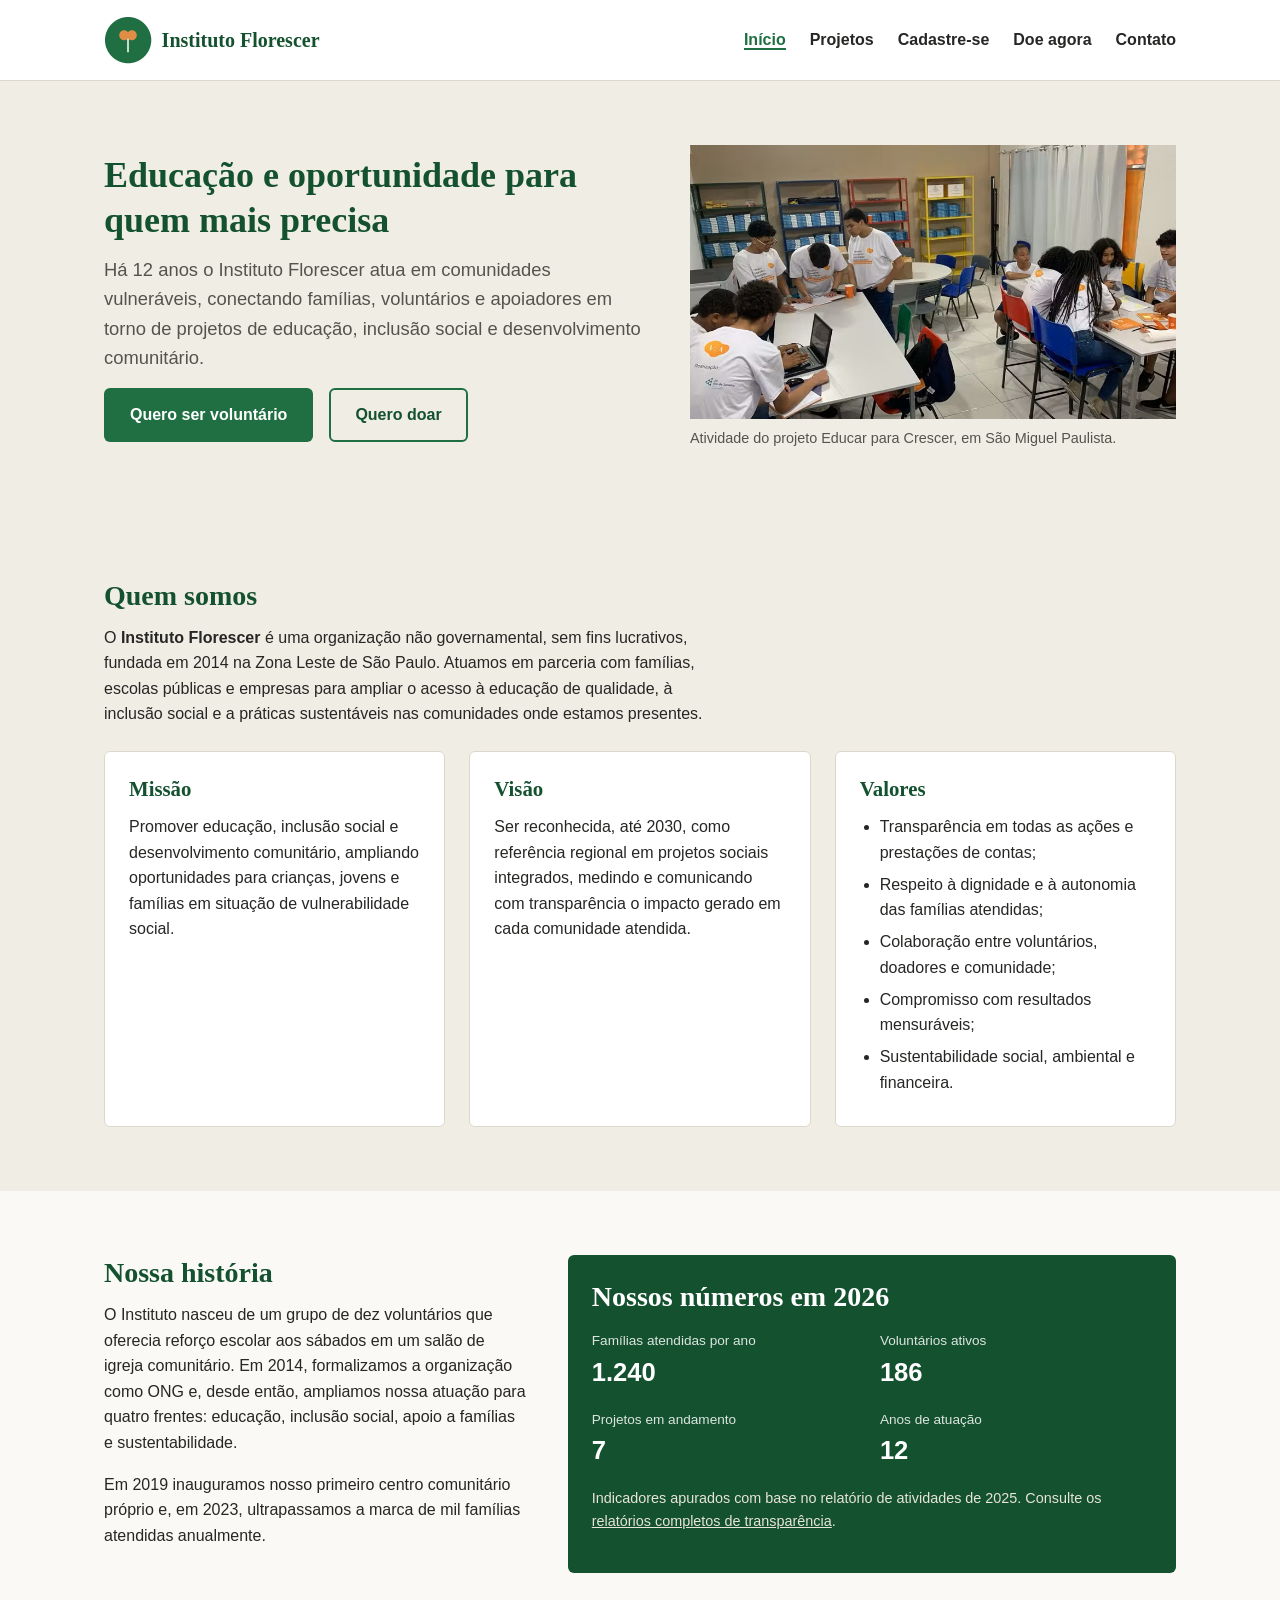
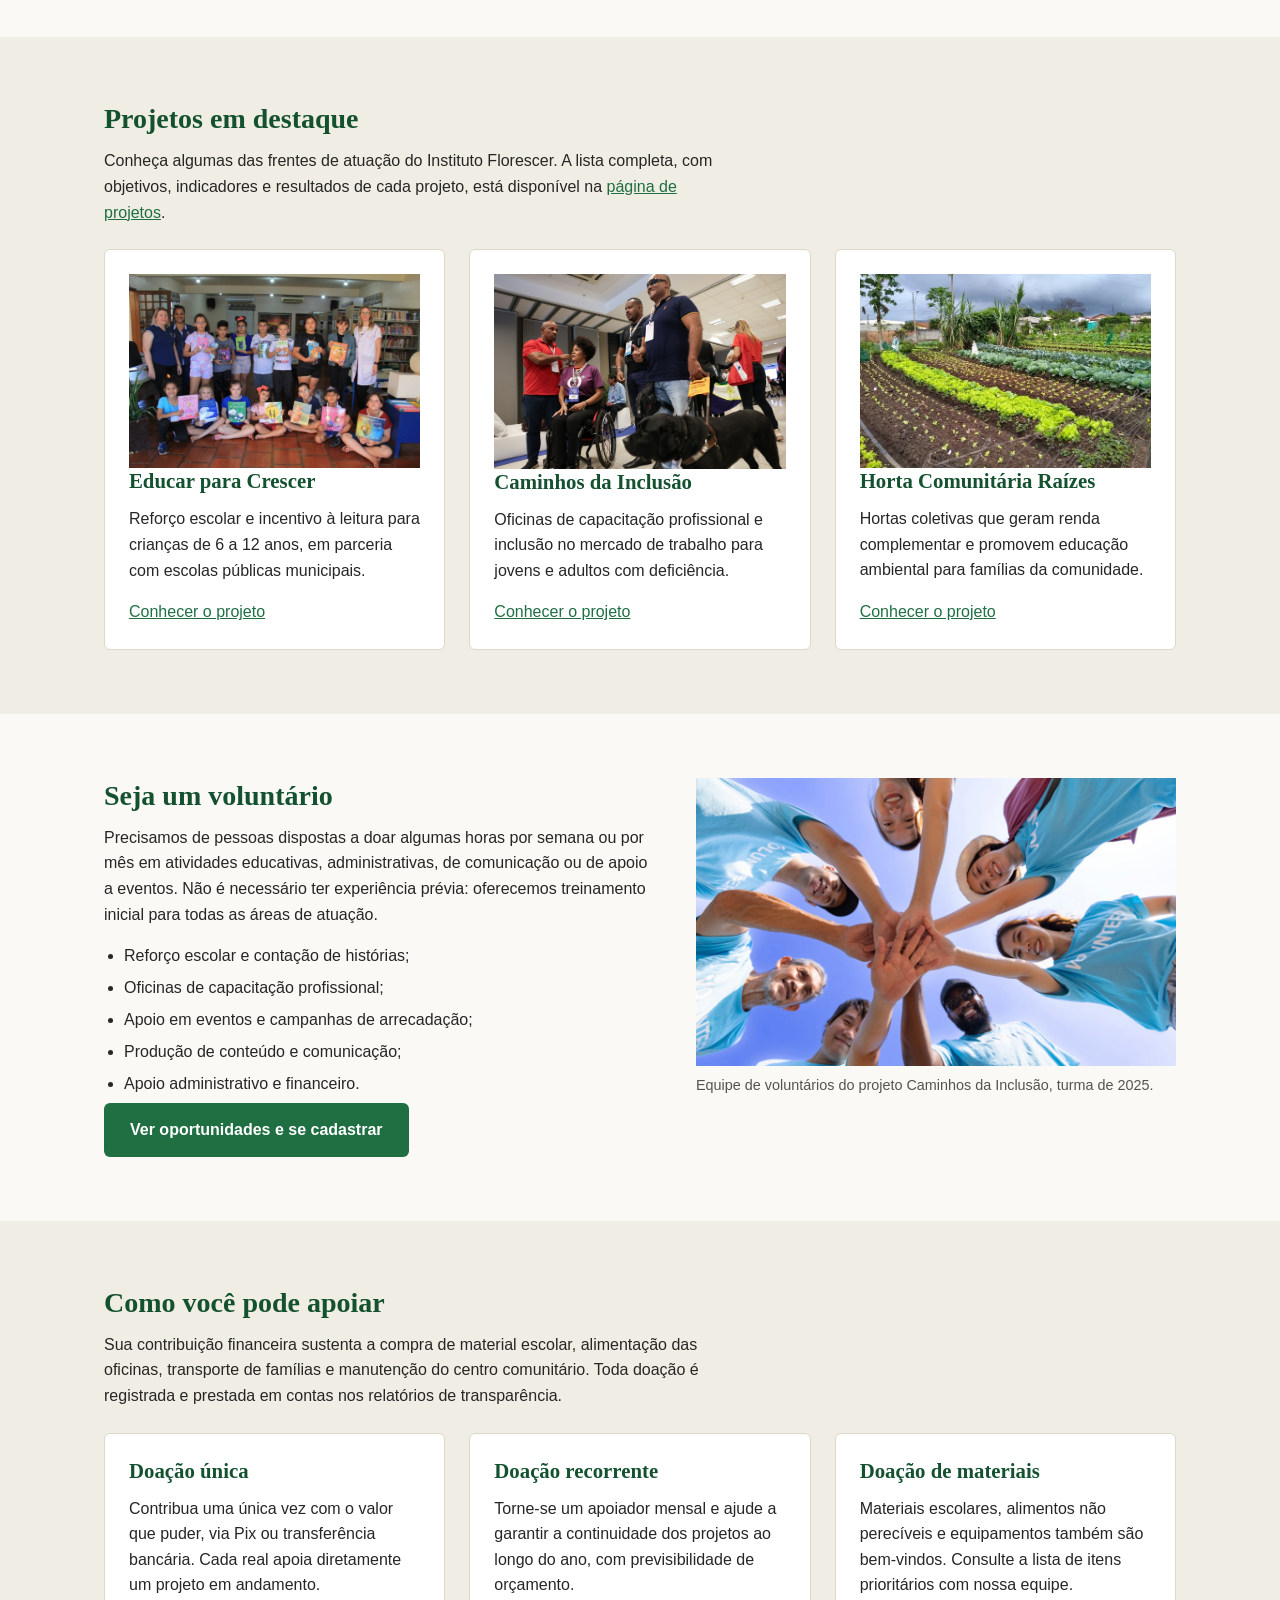
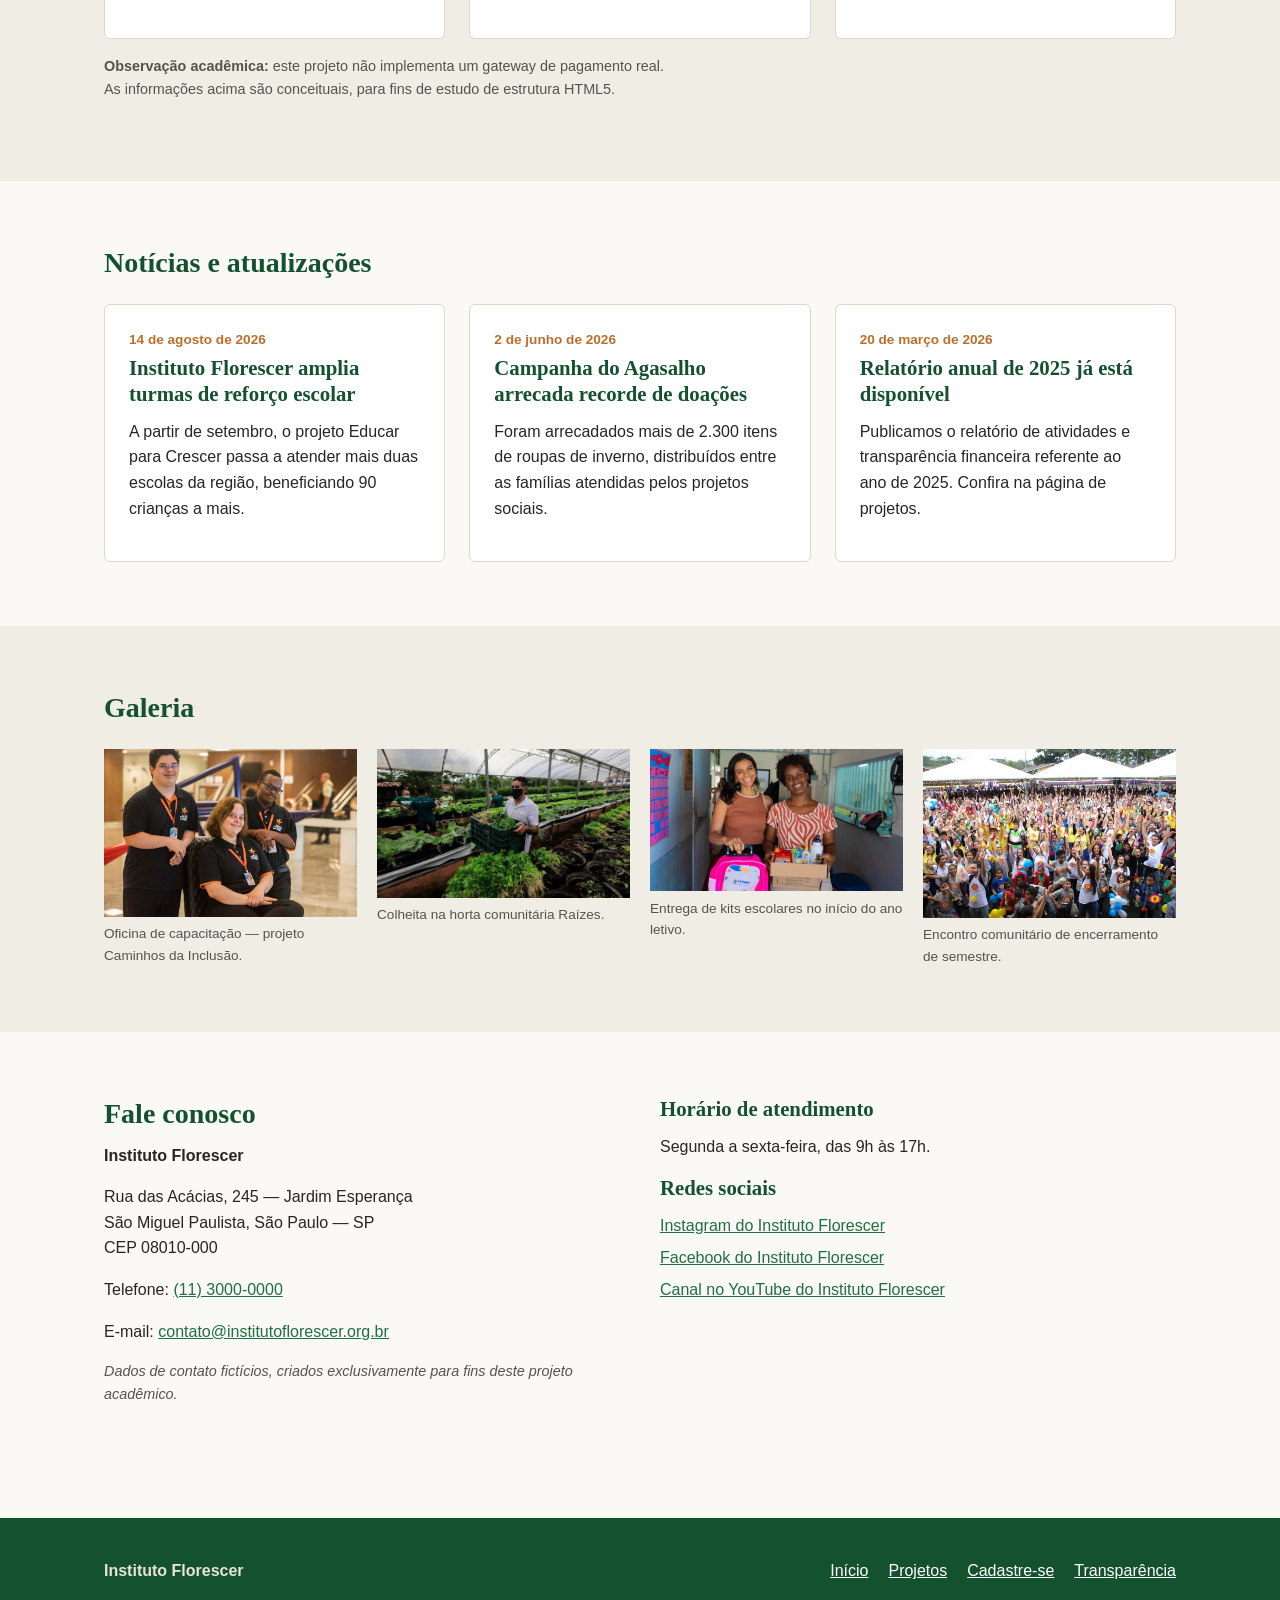
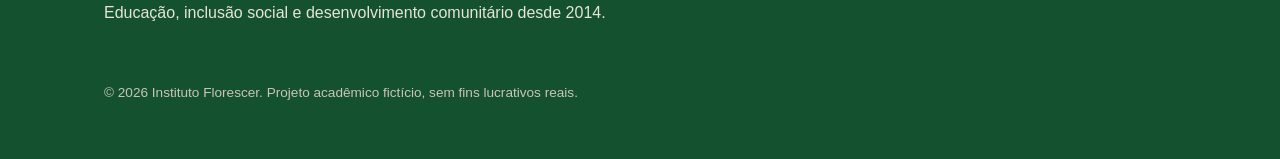
==== index.html @ 0c50cfdb "Adiciona projeto da ONG" ====
<!-- Bruna Oliveira Santana -->

<!DOCTYPE html>
<html lang="pt-BR">
<head>
    <meta charset="UTF-8">
    <meta name="viewport" content="width=device-width, initial-scale=1.0">
    <title>Instituto Florescer | Educação, inclusão e transformação social</title>
    <meta name="description" content="Conheça o Instituto Florescer: nossa missão, projetos sociais, formas de voluntariado e de doação. Juntos por mais educação, inclusão e sustentabilidade.">
    <meta name="author" content="Instituto Florescer">
    <link rel="stylesheet" href="assets/css/style.css">
</head>
<body>

    <a href="#conteudo-principal" class="pular-para-conteudo">Pular para o conteúdo principal</a>

    <!-- cabeçalho -->
    <header class="cabecalho-site">
        <div class="container cabecalho-site__interno">
            <a href="index.html" class="logotipo" aria-label="Instituto Florescer - página inicial">
                <img src="assets/images/logo/logo-instituto-florescer.png"
                     alt="Logotipo do Instituto Florescer: um broto de planta dentro de um círculo verde"
                     width="48" height="48">
                <span class="logotipo__texto">Instituto Florescer</span>
            </a>

            <nav class="navegacao-principal" aria-label="Navegação principal">
                <ul class="navegacao-principal__lista">
                    <li><a href="index.html" aria-current="page">Início</a></li>
                    <li><a href="projetos.html">Projetos</a></li>
                    <li><a href="cadastro.html">Cadastre-se</a></li>
                    <li><a href="#secao-doacoes">Doe agora</a></li>
                    <li><a href="#secao-contato">Contato</a></li>
                </ul>
            </nav>
        </div>
    </header>

    <main id="conteudo-principal">

        <!-- apresentação -->
        <section class="secao-hero" aria-labelledby="titulo-hero">
            <div class="container secao-hero__interno">
                <div class="secao-hero__texto">
                    <h1 id="titulo-hero">Educação e oportunidade para quem mais precisa</h1>
                    <p class="secao-hero__destaque">
                        Há 12 anos o Instituto Florescer atua em comunidades vulneráveis,
                        conectando famílias, voluntários e apoiadores em torno de projetos
                        de educação, inclusão social e desenvolvimento comunitário.
                    </p>
                    <div class="secao-hero__acoes">
                        <a href="cadastro.html" class="botao botao--primario">Quero ser voluntário</a>
                        <a href="#secao-doacoes" class="botao botao--secundario">Quero doar</a>
                    </div>
                </div>
                <figure class="secao-hero__imagem">
                    <img src="assets/images/galeria/crianca-atividade-educativa.jpg"
                         alt="Criança sorrindo enquanto participa de atividade educativa em sala de aula comunitária"
                         width="560" height="420" loading="eager">
                    <figcaption>Atividade do projeto Educar para Crescer, em São Miguel Paulista.</figcaption>
                </figure>
            </div>
        </section>

        <!-- missão e valores-->
        <section class="secao secao--institucional" id="secao-sobre" aria-labelledby="titulo-sobre">
            <div class="container">
                <h2 id="titulo-sobre">Quem somos</h2>
                <p>
                    O <strong>Instituto Florescer</strong> é uma organização não governamental,
                    sem fins lucrativos, fundada em 2014 na Zona Leste de São Paulo. Atuamos em
                    parceria com famílias, escolas públicas e empresas para ampliar o acesso à
                    educação de qualidade, à inclusão social e a práticas sustentáveis nas
                    comunidades onde estamos presentes.
                </p>

                <div class="grade-cartoes grade-cartoes--tres-colunas">
                    <article class="cartao">
                        <h3>Missão</h3>
                        <p>Promover educação, inclusão social e desenvolvimento comunitário,
                        ampliando oportunidades para crianças, jovens e famílias em
                        situação de vulnerabilidade social.</p>
                    </article>

                    <article class="cartao">
                        <h3>Visão</h3>
                        <p>Ser reconhecida, até 2030, como referência regional em projetos
                        sociais integrados, medindo e comunicando com transparência o
                        impacto gerado em cada comunidade atendida.</p>
                    </article>

                    <article class="cartao">
                        <h3>Valores</h3>
                        <ul class="lista-valores">
                            <li>Transparência em todas as ações e prestações de contas;</li>
                            <li>Respeito à dignidade e à autonomia das famílias atendidas;</li>
                            <li>Colaboração entre voluntários, doadores e comunidade;</li>
                            <li>Compromisso com resultados mensuráveis;</li>
                            <li>Sustentabilidade social, ambiental e financeira.</li>
                        </ul>
                    </article>
                </div>
            </div>
        </section>

        <!-- histórias e conquistas -->
        <section class="secao" id="secao-historia" aria-labelledby="titulo-historia">
            <div class="container secao-historia__interno">
                <div>
                    <h2 id="titulo-historia">Nossa história</h2>
                    <p>
                        O Instituto nasceu de um grupo de dez voluntários que oferecia reforço
                        escolar aos sábados em um salão de igreja comunitário. Em <time datetime="2014">2014</time>,
                        formalizamos a organização como ONG e, desde então, ampliamos nossa atuação
                        para quatro frentes: educação, inclusão social, apoio a famílias e
                        sustentabilidade.
                    </p>
                    <p>
                        Em <time datetime="2019">2019</time> inauguramos nosso primeiro centro
                        comunitário próprio e, em <time datetime="2023">2023</time>, ultrapassamos
                        a marca de mil famílias atendidas anualmente.
                    </p>
                </div>

                <aside class="cartao cartao--indicadores" aria-labelledby="titulo-indicadores">
                    <h2 id="titulo-indicadores">Nossos números em 2026</h2>
                    <dl class="lista-indicadores">
                        <div>
                            <dt>Famílias atendidas por ano</dt>
                            <dd>1.240</dd>
                        </div>
                        <div>
                            <dt>Voluntários ativos</dt>
                            <dd>186</dd>
                        </div>
                        <div>
                            <dt>Projetos em andamento</dt>
                            <dd>7</dd>
                        </div>
                        <div>
                            <dt>Anos de atuação</dt>
                            <dd>12</dd>
                        </div>
                    </dl>
                    <p class="cartao__nota">
                        Indicadores apurados com base no relatório de atividades de 2025.
                        Consulte os <a href="projetos.html#secao-transparencia">relatórios completos de transparência</a>.
                    </p>
                </aside>
            </div>
        </section>

        <!-- destaques dos projetos -->
        <section class="secao secao--destacada" id="secao-projetos-destaque" aria-labelledby="titulo-projetos-destaque">
            <div class="container">
                <h2 id="titulo-projetos-destaque">Projetos em destaque</h2>
                <p>Conheça algumas das frentes de atuação do Instituto Florescer. A lista completa,
                com objetivos, indicadores e resultados de cada projeto, está disponível na
                <a href="projetos.html">página de projetos</a>.</p>

                <div class="grade-cartoes grade-cartoes--tres-colunas">
                    <article class="cartao cartao--projeto">
                        <figure>
                            <img src="assets/images/projetos/projeto-educacao.jpg"
                                 alt="Voluntária auxiliando um grupo de crianças em atividade de leitura"
                                 width="360" height="240" loading="lazy">
                        </figure>
                        <h3>Educar para Crescer</h3>
                        <p>Reforço escolar e incentivo à leitura para crianças de 6 a 12 anos,
                        em parceria com escolas públicas municipais.</p>
                        <a href="projetos.html#projeto-educar-para-crescer">Conhecer o projeto</a>
                    </article>

                    <article class="cartao cartao--projeto">
                        <figure>
                            <img src="assets/images/projetos/projeto-inclusao.jpg"
                                 alt="Jovens com deficiência participando de oficina de inclusão profissional"
                                 width="360" height="240" loading="lazy">
                        </figure>
                        <h3>Caminhos da Inclusão</h3>
                        <p>Oficinas de capacitação profissional e inclusão no mercado de trabalho
                        para jovens e adultos com deficiência.</p>
                        <a href="projetos.html#projeto-caminhos-da-inclusao">Conhecer o projeto</a>
                    </article>

                    <article class="cartao cartao--projeto">
                        <figure>
                            <img src="assets/images/projetos/projeto-sustentabilidade.jpg"
                                 alt="Voluntários cuidando de horta comunitária"
                                 width="360" height="240" loading="lazy">
                        </figure>
                        <h3>Horta Comunitária Raízes</h3>
                        <p>Hortas coletivas que geram renda complementar e promovem educação
                        ambiental para famílias da comunidade.</p>
                        <a href="projetos.html#projeto-horta-comunitaria-raizes">Conhecer o projeto</a>
                    </article>
                </div>
            </div>
        </section>

        <!-- voluntariado -->
        <section class="secao" id="secao-voluntariado" aria-labelledby="titulo-voluntariado">
            <div class="container secao-voluntariado__interno">
                <div>
                    <h2 id="titulo-voluntariado">Seja um voluntário</h2>
                    <p>
                        Precisamos de pessoas dispostas a doar algumas horas por semana ou por mês
                        em atividades educativas, administrativas, de comunicação ou de apoio a
                        eventos. Não é necessário ter experiência prévia: oferecemos treinamento
                        inicial para todas as áreas de atuação.
                    </p>
                    <ul class="lista-simples">
                        <li>Reforço escolar e contação de histórias;</li>
                        <li>Oficinas de capacitação profissional;</li>
                        <li>Apoio em eventos e campanhas de arrecadação;</li>
                        <li>Produção de conteúdo e comunicação;</li>
                        <li>Apoio administrativo e financeiro.</li>
                    </ul>
                    <a href="cadastro.html" class="botao botao--primario">Ver oportunidades e se cadastrar</a>
                </div>
                <figure class="secao-voluntariado__imagem">
                    <img src="assets/images/equipe/voluntarios-em-atividade.jpg"
                         alt="Grupo de voluntários reunidos antes de uma atividade comunitária"
                         width="480" height="360" loading="lazy">
                    <figcaption>Equipe de voluntários do projeto Caminhos da Inclusão, turma de 2025.</figcaption>
                </figure>
            </div>
        </section>

        <!-- doações -->
        <section class="secao secao--destacada" id="secao-doacoes" aria-labelledby="titulo-doacoes">
            <div class="container">
                <h2 id="titulo-doacoes">Como você pode apoiar</h2>
                <p>
                    Sua contribuição financeira sustenta a compra de material escolar, alimentação
                    das oficinas, transporte de famílias e manutenção do centro comunitário. Toda
                    doação é registrada e prestada em contas nos relatórios de transparência.
                </p>

                <div class="grade-cartoes grade-cartoes--tres-colunas">
                    <article class="cartao">
                        <h3>Doação única</h3>
                        <p>Contribua uma única vez com o valor que puder, via Pix ou transferência
                        bancária. Cada real apoia diretamente um projeto em andamento.</p>
                    </article>
                    <article class="cartao">
                        <h3>Doação recorrente</h3>
                        <p>Torne-se um apoiador mensal e ajude a garantir a continuidade dos
                        projetos ao longo do ano, com previsibilidade de orçamento.</p>
                    </article>
                    <article class="cartao">
                        <h3>Doação de materiais</h3>
                        <p>Materiais escolares, alimentos não perecíveis e equipamentos também são
                        bem-vindos. Consulte a lista de itens prioritários com nossa equipe.</p>
                    </article>
                </div>

                <p class="cartao__nota">
                    <strong>Observação acadêmica:</strong> este projeto não implementa um gateway de
                    pagamento real. As informações acima são conceituais, para fins de estudo de
                    estrutura HTML5.
                </p>
            </div>
        </section>

        <!-- notícias -->
        <section class="secao" id="secao-noticias" aria-labelledby="titulo-noticias">
            <div class="container">
                <h2 id="titulo-noticias">Notícias e atualizações</h2>

                <div class="grade-cartoes grade-cartoes--tres-colunas">
                    <article class="cartao">
                        <p class="cartao__data"><time datetime="2026-08-14">14 de agosto de 2026</time></p>
                        <h3>Instituto Florescer amplia turmas de reforço escolar</h3>
                        <p>A partir de setembro, o projeto Educar para Crescer passa a atender mais
                        duas escolas da região, beneficiando 90 crianças a mais.</p>
                    </article>

                    <article class="cartao">
                        <p class="cartao__data"><time datetime="2026-06-02">2 de junho de 2026</time></p>
                        <h3>Campanha do Agasalho arrecada recorde de doações</h3>
                        <p>Foram arrecadados mais de 2.300 itens de roupas de inverno, distribuídos
                        entre as famílias atendidas pelos projetos sociais.</p>
                    </article>

                    <article class="cartao">
                        <p class="cartao__data"><time datetime="2026-03-20">20 de março de 2026</time></p>
                        <h3>Relatório anual de 2025 já está disponível</h3>
                        <p>Publicamos o relatório de atividades e transparência financeira referente
                        ao ano de 2025. Confira na página de projetos.</p>
                    </article>
                </div>
            </div>
        </section>

        <!-- ===================== GALERIA ===================== -->
        <section class="secao secao--destacada" id="secao-galeria" aria-labelledby="titulo-galeria">
            <div class="container">
                <h2 id="titulo-galeria">Galeria</h2>
                <div class="grade-galeria">
                    <figure>
                        <img src="assets/images/galeria/oficina-capacitacao.jpg"
                             alt="Participantes durante oficina de capacitação profissional"
                             width="280" height="200" loading="lazy">
                        <figcaption>Oficina de capacitação — projeto Caminhos da Inclusão.</figcaption>
                    </figure>
                    <figure>
                        <img src="assets/images/galeria/horta-comunitaria.jpg"
                             alt="Voluntários colhendo verduras em horta comunitária"
                             width="280" height="200" loading="lazy">
                        <figcaption>Colheita na horta comunitária Raízes.</figcaption>
                    </figure>
                    <figure>
                        <img src="assets/images/galeria/entrega-material-escolar.jpg"
                             alt="Entrega de kits de material escolar para famílias atendidas"
                             width="280" height="200" loading="lazy">
                        <figcaption>Entrega de kits escolares no início do ano letivo.</figcaption>
                    </figure>
                    <figure>
                        <img src="assets/images/galeria/evento-comunitario.jpg"
                             alt="Famílias reunidas em evento comunitário de confraternização"
                             width="280" height="200" loading="lazy">
                        <figcaption>Encontro comunitário de encerramento de semestre.</figcaption>
                    </figure>
                </div>
            </div>
        </section>

        <!-- informações de contato -->
        <section class="secao" id="secao-contato" aria-labelledby="titulo-contato">
            <div class="container secao-contato__interno">
                <div>
                    <h2 id="titulo-contato">Fale conosco</h2>
                    <address class="endereco-contato">
                        <p><strong>Instituto Florescer</strong></p>
                        <p>Rua das Acácias, 245 — Jardim Esperança<br>
                        São Miguel Paulista, São Paulo — SP<br>
                        CEP 08010-000</p>
                        <p>Telefone: <a href="tel:+551130000000">(11) 3000-0000</a></p>
                        <p>E-mail: <a href="mailto:contato@institutoflorescer.org.br">contato@institutoflorescer.org.br</a></p>
                    </address>
                    <p class="cartao__nota">
                        <em>Dados de contato fictícios, criados exclusivamente para fins deste
                        projeto acadêmico.</em>
                    </p>
                </div>
                <div>
                    <h3>Horário de atendimento</h3>
                    <p>Segunda a sexta-feira, das 9h às 17h.</p>
                    <h3>Redes sociais</h3>
                    <ul class="lista-redes-sociais">
                        <li><a href="#">Instagram do Instituto Florescer</a></li>
                        <li><a href="#">Facebook do Instituto Florescer</a></li>
                        <li><a href="#">Canal no YouTube do Instituto Florescer</a></li>
                    </ul>
                </div>
            </div>
        </section>

    </main>

    <!-- rodapé-->
    <footer class="rodape-site">
        <div class="container rodape-site__interno">
            <div>
                <p><strong>Instituto Florescer</strong></p>
                <p>Educação, inclusão social e desenvolvimento comunitário desde 2014.</p>
            </div>
            <nav aria-label="Navegação do rodapé">
                <ul class="rodape-site__lista">
                    <li><a href="index.html">Início</a></li>
                    <li><a href="projetos.html">Projetos</a></li>
                    <li><a href="cadastro.html">Cadastre-se</a></li>
                    <li><a href="projetos.html#secao-transparencia">Transparência</a></li>
                </ul>
            </nav>
            <p class="rodape-site__copyright">
                &copy; <time datetime="2026">2026</time> Instituto Florescer. Projeto acadêmico
                fictício, sem fins lucrativos reais.
            </p>
        </div>
    </footer>

    <script src="assets/js/script.js"></script>
</body>
</html>
---- assets/css/style.css ----
/* ==========================================================================
   Instituto Florescer — FOLHA DE ESTILOS (style.css)
   --------------------------------------------------------------------------
   Este arquivo contém CSS3 básico e didático, escrito manualmente, sem
   frameworks (Bootstrap, Tailwind) e sem bibliotecas externas.

   Como o foco atual da disciplina é HTML5, este CSS é intencionalmente
   simples: define cores, tipografia, espaçamento e um layout responsivo
   básico com Flexbox e Grid, preparado para receber melhorias visuais mais
   avançadas nas próximas etapas do curso.

   Sumário:
   1. Variáveis (tokens de design)
   2. Reset básico
   3. Tipografia geral
   4. Utilitários (container, botões, acessibilidade)
   5. Cabeçalho e navegação
   6. Seções gerais
   7. Componentes (cartões, listas, indicadores)
   8. Formulário (cadastro.html)
   9. Rodapé
   10. Responsividade (media queries)
   ========================================================================== */


/* ---------- 1. VARIÁVEIS (TOKENS DE DESIGN) ---------- */
/* Paleta pensada para transmitir confiança (verde) e acolhimento (laranja). */
:root {
    --cor-primaria: #1F6F43;        /* verde principal: instituições, botões primários */
    --cor-primaria-escura: #14512F; /* verde escuro: hover e textos de destaque */
    --cor-secundaria: #E08E45;      /* laranja: calor humano, chamadas de ação secundárias */
    --cor-secundaria-escura: #B96F2E;

    --cor-fundo: #FAF9F6;           /* fundo geral, neutro e claro */
    --cor-fundo-destacado: #F0EDE4; /* fundo de seções alternadas */
    --cor-cartao: #FFFFFF;

    --cor-texto: #262624;
    --cor-texto-suave: #55534E;
    --cor-borda: #DDD8CB;

    --fonte-titulos: Georgia, 'Times New Roman', serif;
    --fonte-corpo: 'Segoe UI', Verdana, Arial, sans-serif;

    --raio-borda: 6px;
    --espaco-secao: 4rem;
}

/* ---------- 2. RESET BÁSICO ---------- */
/* Reset simples: remove margens padrão do navegador e unifica o box model. */
* {
    box-sizing: border-box;
}

body, h1, h2, h3, h4, p, ul, ol, dl, dd, figure {
    margin: 0;
}

img {
    max-width: 100%;
    height: auto;
    display: block;
}

/* ---------- 3. TIPOGRAFIA GERAL ---------- */
body {
    font-family: var(--fonte-corpo);
    color: var(--cor-texto);
    background-color: var(--cor-fundo);
    line-height: 1.6;
}

h1, h2, h3, h4 {
    font-family: var(--fonte-titulos);
    color: var(--cor-primaria-escura);
    line-height: 1.25;
    margin-bottom: 0.75rem;
}

h1 { font-size: 2.25rem; }
h2 { font-size: 1.75rem; margin-top: 0; }
h3 { font-size: 1.3rem; }
h4 { font-size: 1.05rem; color: var(--cor-texto); }

p {
    margin-bottom: 1rem;
    max-width: 70ch; /* mantém linhas de texto confortáveis para leitura */
}

a {
    color: var(--cor-primaria);
}

a:hover,
a:focus {
    color: var(--cor-primaria-escura);
}

/* Foco visível para navegação por teclado (acessibilidade) */
a:focus-visible,
button:focus-visible,
input:focus-visible,
select:focus-visible,
textarea:focus-visible {
    outline: 3px solid var(--cor-secundaria);
    outline-offset: 2px;
}

/* ---------- 4. UTILITÁRIOS ---------- */
.container {
    width: 100%;
    max-width: 1120px;
    margin: 0 auto;
    padding: 0 1.5rem;
}

.container--estreito {
    max-width: 760px;
}

/* Link "pular para o conteúdo": só aparece quando recebe foco do teclado */
.pular-para-conteudo {
    position: absolute;
    left: -999px;
    top: 0;
    background-color: var(--cor-primaria-escura);
    color: #fff;
    padding: 0.75rem 1.25rem;
    z-index: 100;
}

.pular-para-conteudo:focus {
    left: 1rem;
    top: 1rem;
}

/* Classe para esconder texto visualmente, mas mantê-lo para leitores de tela */
.apenas-leitor-de-tela {
    position: absolute;
    width: 1px;
    height: 1px;
    overflow: hidden;
    clip: rect(0, 0, 0, 0);
    white-space: nowrap;
}

.botao {
    display: inline-block;
    padding: 0.75rem 1.5rem;
    border-radius: var(--raio-borda);
    text-decoration: none;
    font-weight: bold;
    border: 2px solid transparent;
    cursor: pointer;
    font-size: 1rem;
}

.botao--primario {
    background-color: var(--cor-primaria);
    color: #fff;
}

.botao--primario:hover,
.botao--primario:focus {
    background-color: var(--cor-primaria-escura);
    color: #fff;
}

.botao--secundario {
    background-color: transparent;
    color: var(--cor-primaria-escura);
    border-color: var(--cor-primaria);
}

.botao--secundario:hover,
.botao--secundario:focus {
    background-color: var(--cor-fundo-destacado);
}

/* ---------- 5. CABEÇALHO E NAVEGAÇÃO ---------- */
.cabecalho-site {
    background-color: var(--cor-cartao);
    border-bottom: 1px solid var(--cor-borda);
    position: sticky;
    top: 0;
    z-index: 10;
}

.cabecalho-site__interno {
    display: flex;
    align-items: center;
    justify-content: space-between;
    flex-wrap: wrap;
    gap: 1rem;
    padding: 1rem 1.5rem;
}

.logotipo {
    display: flex;
    align-items: center;
    gap: 0.6rem;
    text-decoration: none;
    color: var(--cor-primaria-escura);
    font-weight: bold;
}

.logotipo__texto {
    font-family: var(--fonte-titulos);
    font-size: 1.25rem;
}

.navegacao-principal__lista {
    list-style: none;
    display: flex;
    flex-wrap: wrap;
    gap: 1.5rem;
    padding: 0;
}

.navegacao-principal__lista a {
    text-decoration: none;
    color: var(--cor-texto);
    font-weight: 600;
}

.navegacao-principal__lista a:hover,
.navegacao-principal__lista a[aria-current="page"] {
    color: var(--cor-primaria);
    border-bottom: 2px solid var(--cor-primaria);
}

/* ---------- 6. SEÇÕES GERAIS ---------- */
.secao {
    padding: var(--espaco-secao) 0;
}

.secao--destacada,
.secao--institucional {
    background-color: var(--cor-fundo-destacado);
}

.secao-hero {
    padding: var(--espaco-secao) 0;
    background-color: var(--cor-fundo-destacado);
}

.secao-hero--interna {
    text-align: left;
}

.secao-hero__interno {
    display: flex;
    align-items: center;
    gap: 2.5rem;
    flex-wrap: wrap;
}

.secao-hero__texto {
    flex: 1 1 380px;
}

.secao-hero__destaque {
    font-size: 1.15rem;
    color: var(--cor-texto-suave);
}

.secao-hero__acoes {
    display: flex;
    gap: 1rem;
    flex-wrap: wrap;
}

.secao-hero__imagem {
    flex: 1 1 320px;
}

.secao-hero__imagem figcaption,
.secao-voluntariado__imagem figcaption {
    font-size: 0.9rem;
    color: var(--cor-texto-suave);
    margin-top: 0.5rem;
}

.secao-historia__interno,
.secao-voluntariado__interno,
.secao-contato__interno {
    display: flex;
    gap: 2.5rem;
    flex-wrap: wrap;
    align-items: flex-start;
}

.secao-historia__interno > div,
.secao-voluntariado__interno > div,
.secao-contato__interno > div {
    flex: 1 1 320px;
}

/* ---------- 7. COMPONENTES (CARTÕES, LISTAS, INDICADORES) ---------- */
.grade-cartoes {
    display: grid;
    gap: 1.5rem;
    margin-top: 1.5rem;
}

.grade-cartoes--tres-colunas {
    grid-template-columns: repeat(auto-fit, minmax(260px, 1fr));
}

.cartao {
    background-color: var(--cor-cartao);
    border: 1px solid var(--cor-borda);
    border-radius: var(--raio-borda);
    padding: 1.5rem;
}

.cartao--indicadores {
    background-color: var(--cor-primaria-escura);
    color: #fff;
    border: none;
}

.cartao--indicadores h2 {
    color: #fff;
}

.cartao__nota {
    font-size: 0.9rem;
    color: var(--cor-texto-suave);
    margin-top: 1rem;
}

.cartao--indicadores .cartao__nota,
.cartao--indicadores .cartao__nota a {
    color: #E7E4D8;
}

.cartao__data {
    font-size: 0.85rem;
    color: var(--cor-secundaria-escura);
    font-weight: bold;
    margin-bottom: 0.25rem;
}

.lista-valores,
.lista-simples {
    padding-left: 1.25rem;
}

.lista-valores li,
.lista-simples li {
    margin-bottom: 0.4rem;
}

.lista-indicadores {
    display: grid;
    grid-template-columns: repeat(2, 1fr);
    gap: 1rem;
    margin-top: 1rem;
}

.lista-indicadores dt {
    font-size: 0.85rem;
    opacity: 0.85;
}

.lista-indicadores dd {
    font-size: 1.6rem;
    font-weight: bold;
    margin: 0;
}

.lista-indicadores--linha {
    grid-template-columns: repeat(auto-fit, minmax(160px, 1fr));
    color: var(--cor-primaria-escura);
}

.lista-indicadores--linha dt {
    color: var(--cor-texto-suave);
}

.grade-galeria {
    display: grid;
    grid-template-columns: repeat(auto-fit, minmax(220px, 1fr));
    gap: 1.25rem;
    margin-top: 1.5rem;
}

.grade-galeria figcaption {
    font-size: 0.85rem;
    color: var(--cor-texto-suave);
    margin-top: 0.4rem;
}

.endereco-contato {
    font-style: normal;
}

.lista-redes-sociais {
    list-style: none;
    padding: 0;
}

.lista-redes-sociais li {
    margin-bottom: 0.4rem;
}

/* Cartões de projeto (usados em projetos.html) */
.cartao-projeto {
    display: flex;
    gap: 2rem;
    flex-wrap: wrap;
    background-color: var(--cor-cartao);
    border: 1px solid var(--cor-borda);
    border-radius: var(--raio-borda);
    padding: 1.75rem;
    margin-bottom: 2rem;
}

.cartao-projeto__imagem {
    flex: 1 1 280px;
}

.cartao-projeto__conteudo {
    flex: 2 1 380px;
}

.cartao-projeto__categoria {
    text-transform: none;
    font-size: 0.85rem;
    color: var(--cor-secundaria-escura);
    font-weight: bold;
    margin-bottom: 0.25rem;
}

.lista-categorias {
    display: flex;
    flex-wrap: wrap;
    gap: 0.75rem;
    list-style: none;
    padding: 0;
    margin-top: 1rem;
}

.lista-categorias a {
    display: inline-block;
    padding: 0.4rem 0.9rem;
    background-color: var(--cor-fundo-destacado);
    border-radius: 999px;
    text-decoration: none;
    font-size: 0.9rem;
}

.lista-documentos {
    list-style: none;
    padding: 0;
    margin-top: 1rem;
}

.lista-documentos li {
    padding: 0.9rem 0;
    border-bottom: 1px solid var(--cor-borda);
    display: flex;
    justify-content: space-between;
    flex-wrap: wrap;
    gap: 0.5rem;
}

.lista-documentos__meta {
    color: var(--cor-texto-suave);
    font-size: 0.9rem;
}

/* ---------- 8. FORMULÁRIO (cadastro.html) ---------- */
fieldset {
    border: 1px solid var(--cor-borda);
    border-radius: var(--raio-borda);
    padding: 1.5rem;
    margin-bottom: 1.5rem;
}

legend {
    font-family: var(--fonte-titulos);
    font-weight: bold;
    color: var(--cor-primaria-escura);
    padding: 0 0.5rem;
}

.campo-formulario {
    margin-bottom: 1.25rem;
}

.campo-formulario label,
.campo-formulario > legend {
    display: block;
    font-weight: 600;
    margin-bottom: 0.4rem;
}

input[type="text"],
input[type="email"],
input[type="tel"],
input[type="date"],
input[type="number"],
select,
textarea {
    width: 100%;
    padding: 0.65rem 0.75rem;
    border: 1px solid var(--cor-borda);
    border-radius: var(--raio-borda);
    font-family: inherit;
    font-size: 1rem;
    background-color: var(--cor-cartao);
    color: var(--cor-texto);
}

input:invalid:not(:placeholder-shown) {
    border-color: #B3261E;
}

.texto-ajuda {
    display: block;
    font-size: 0.85rem;
    color: var(--cor-texto-suave);
    margin-top: 0.35rem;
}

.opcao-radio,
.opcao-checkbox {
    display: flex;
    align-items: center;
    gap: 0.5rem;
    margin-bottom: 0.5rem;
}

.opcao-radio label,
.opcao-checkbox label {
    font-weight: normal;
    margin-bottom: 0;
}

.acoes-formulario {
    display: flex;
    gap: 1rem;
    flex-wrap: wrap;
}

/* ---------- 9. RODAPÉ ---------- */
.rodape-site {
    background-color: var(--cor-primaria-escura);
    color: #E7E4D8;
    padding: 2.5rem 0;
    margin-top: 2rem;
}

.rodape-site__interno {
    display: flex;
    justify-content: space-between;
    flex-wrap: wrap;
    gap: 1.5rem;
}

.rodape-site a {
    color: #fff;
}

.rodape-site__lista {
    list-style: none;
    padding: 0;
    display: flex;
    gap: 1.25rem;
    flex-wrap: wrap;
}

.rodape-site__copyright {
    width: 100%;
    font-size: 0.85rem;
    color: #C9C5B4;
    margin-top: 1rem;
}

/* ---------- 10. RESPONSIVIDADE (MEDIA QUERIES) ---------- */
/* Abordagem simples "mobile-first-friendly": o layout base já usa Flexbox
   e Grid com "auto-fit", então ele se reorganiza sozinho na maioria dos
   casos. As media queries abaixo ajustam detalhes finos em telas menores. */

@media (max-width: 700px) {
    h1 { font-size: 1.75rem; }
    h2 { font-size: 1.4rem; }

    .cabecalho-site__interno {
        flex-direction: column;
        align-items: flex-start;
    }

    .navegacao-principal__lista {
        gap: 1rem;
    }

    .cartao-projeto {
        flex-direction: column;
    }

    .rodape-site__interno {
        flex-direction: column;
    }
}
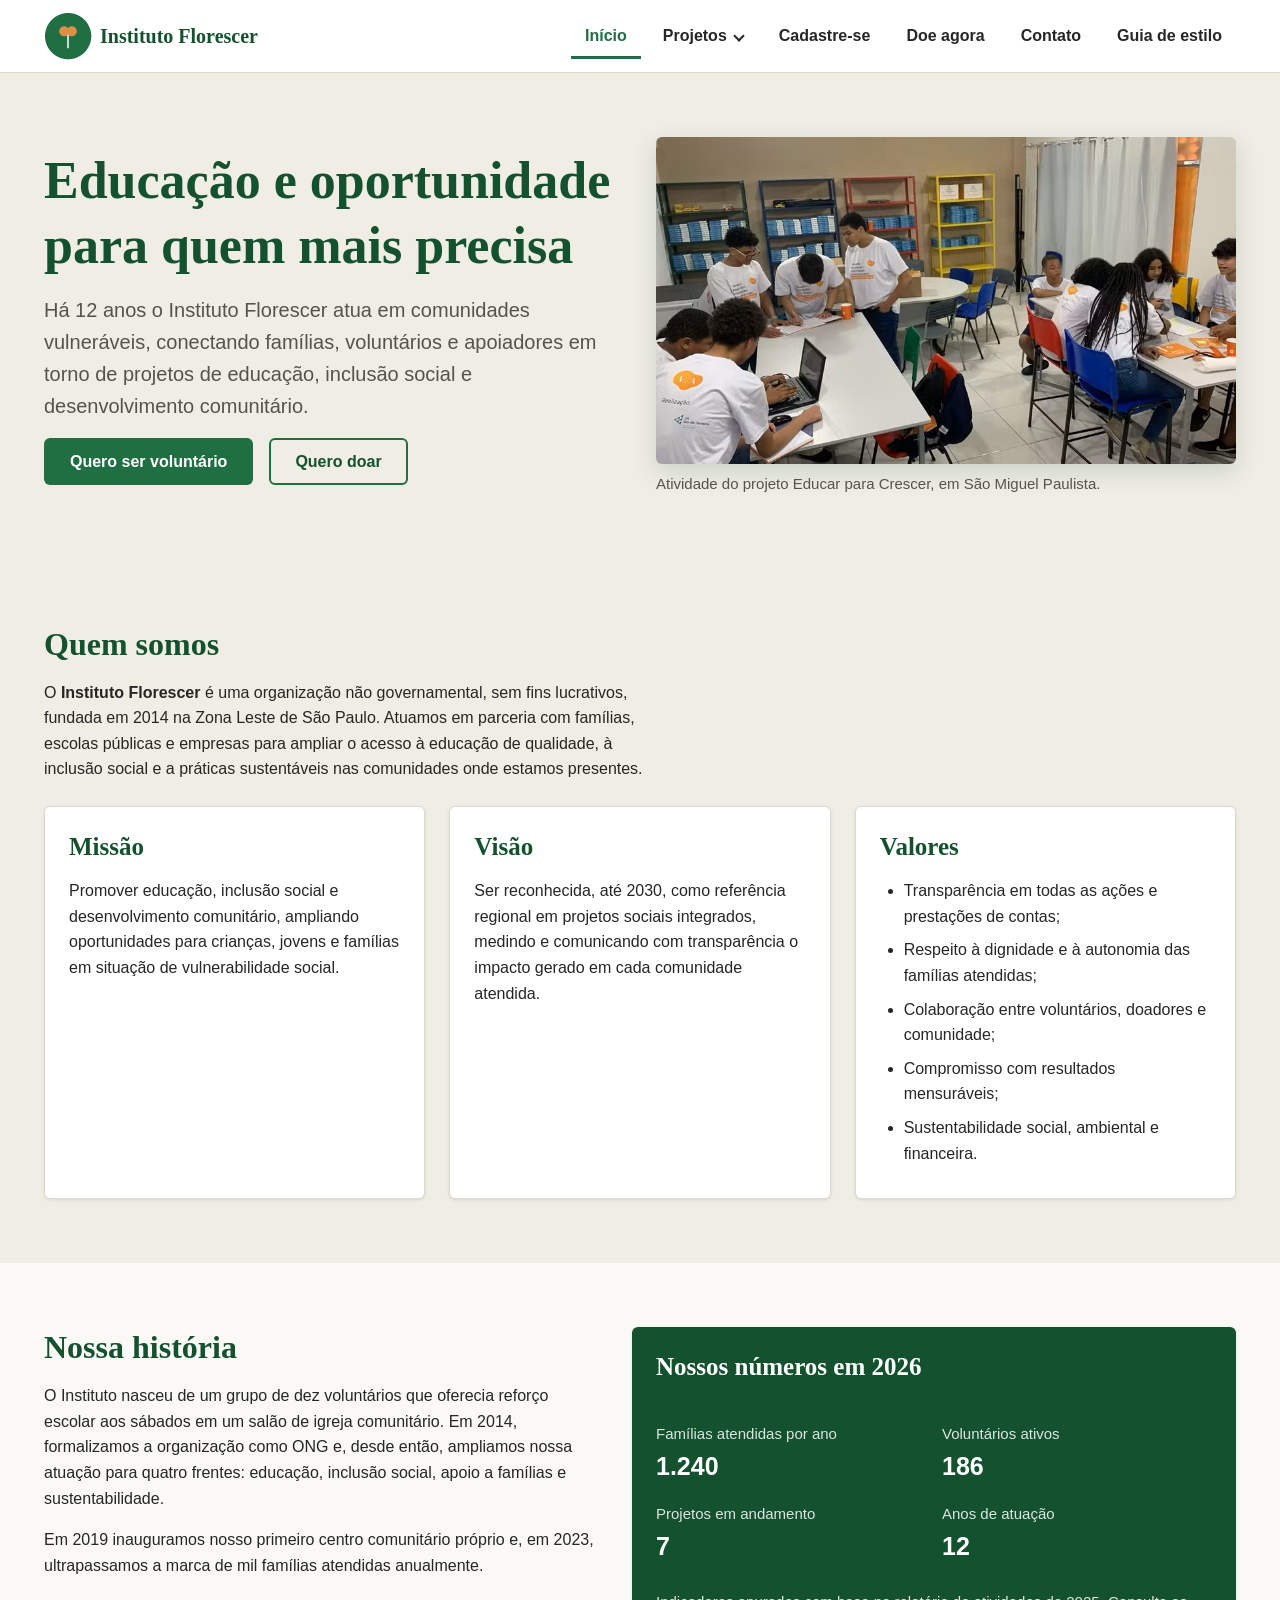
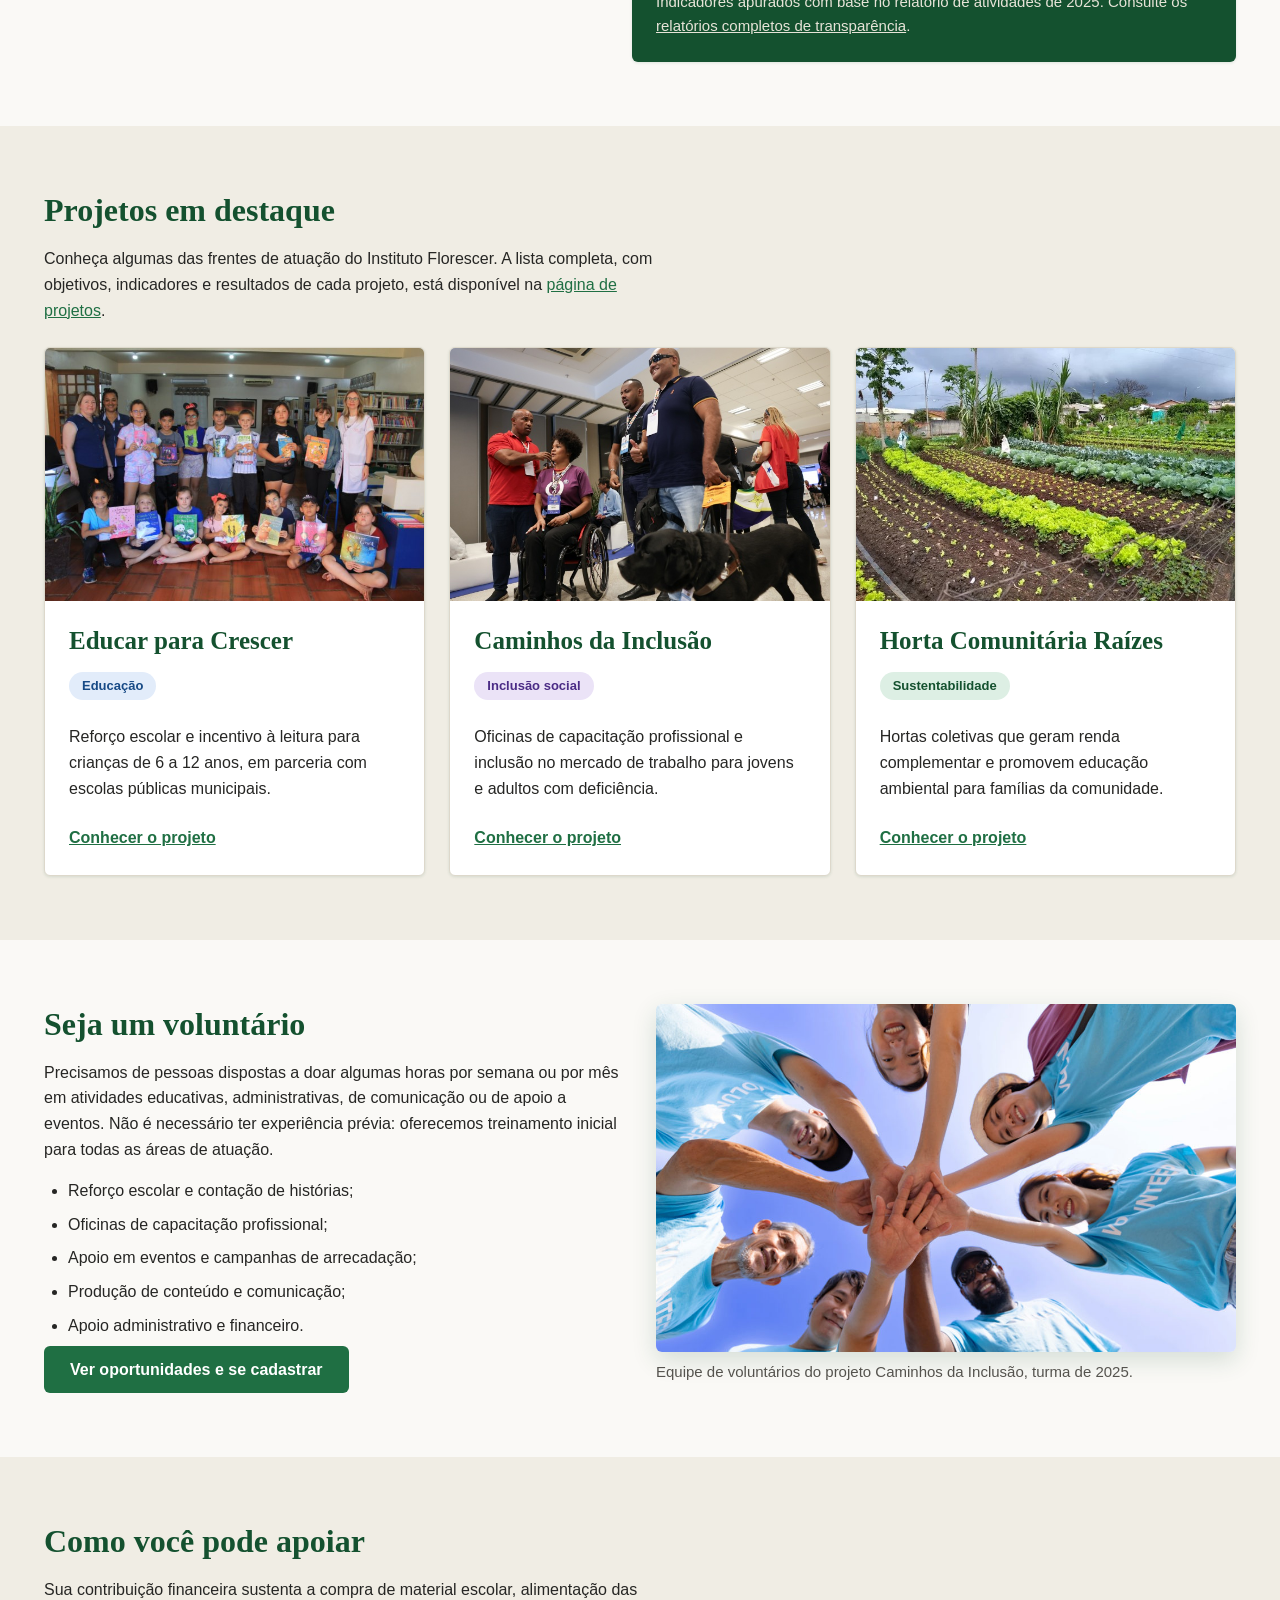
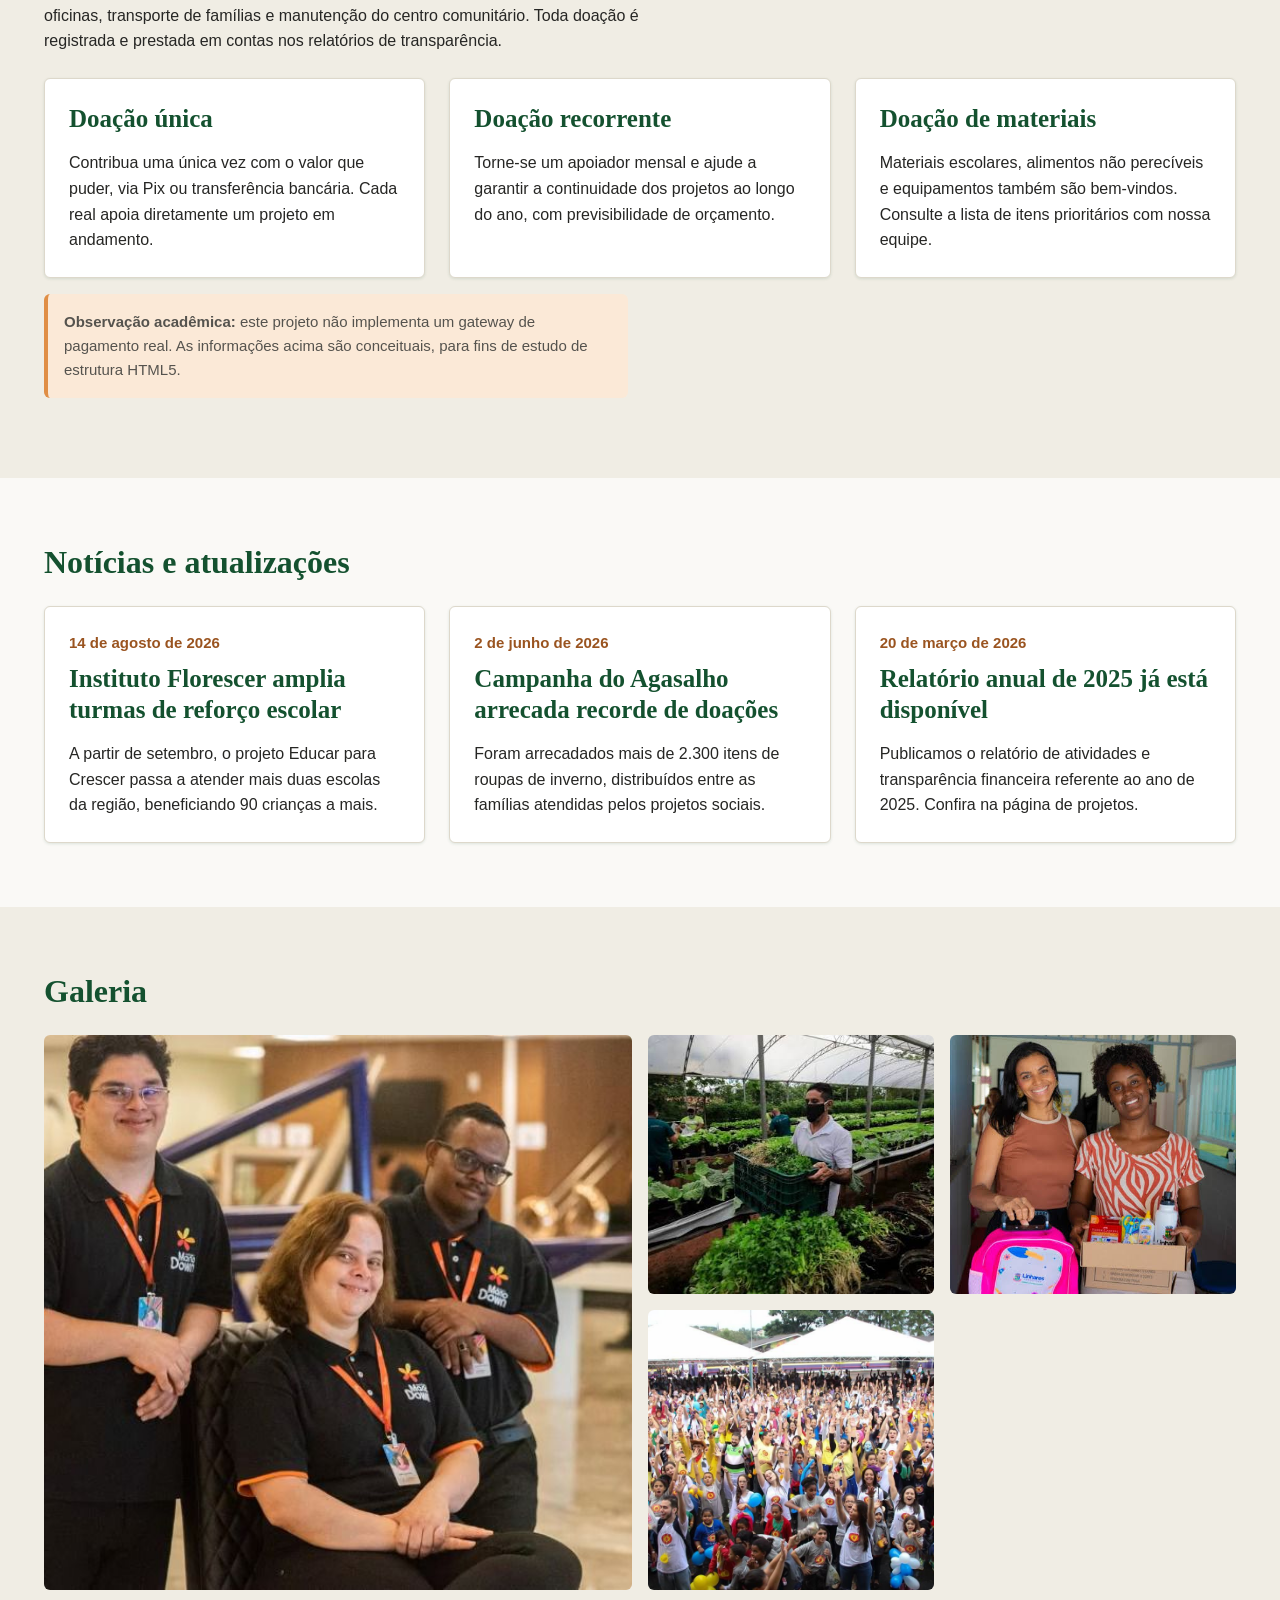
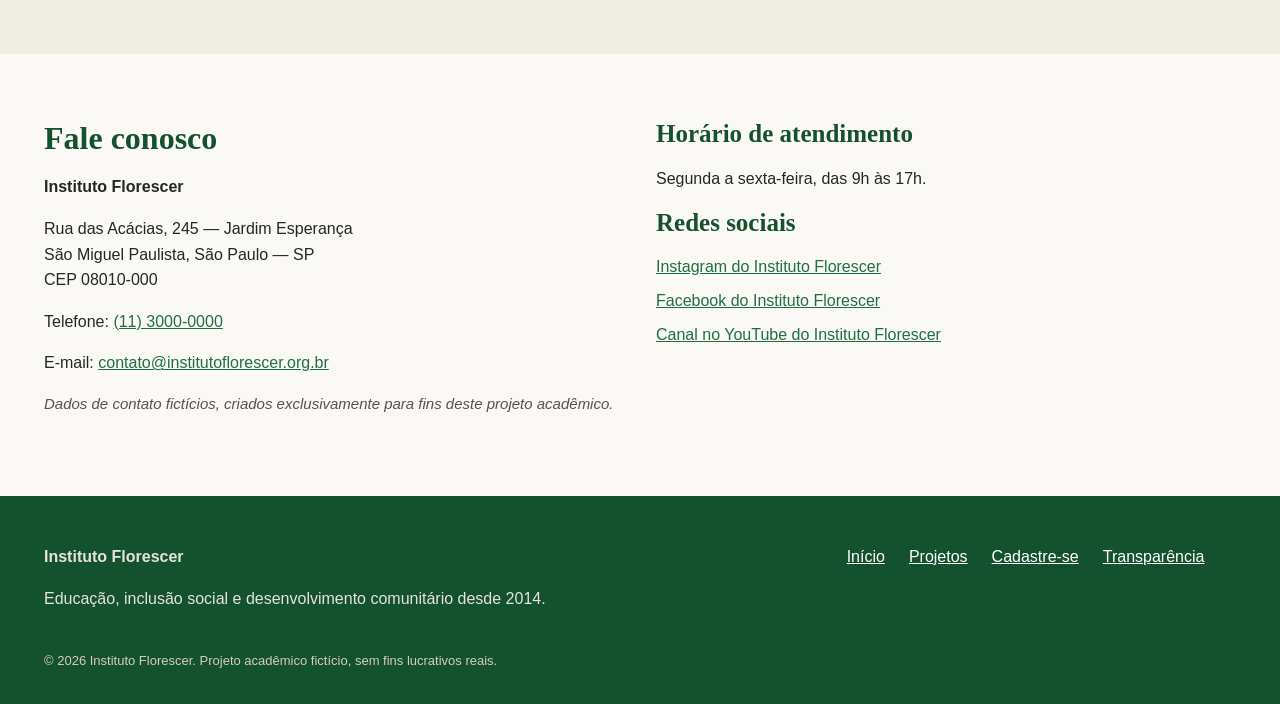
==== commit 2784ef14: "Entrega II: design system, layout responsivo, navegação e componentes em CSS3" ====
--- a/index.html
+++ b/index.html
@@ -24,13 +24,28 @@
                 <span class="logotipo__texto">Instituto Florescer</span>
             </a>
 
-            <nav class="navegacao-principal" aria-label="Navegação principal">
+            <button type="button" class="menu-toggle" aria-expanded="false" aria-controls="menu-principal" aria-label="Abrir menu">
+                <span class="menu-toggle__barra"></span><span class="menu-toggle__barra"></span><span class="menu-toggle__barra"></span>
+            </button>
+
+            <nav class="navegacao-principal" id="menu-principal" aria-label="Navegação principal">
                 <ul class="navegacao-principal__lista">
                     <li><a href="index.html" aria-current="page">Início</a></li>
-                    <li><a href="projetos.html">Projetos</a></li>
+                    <li class="tem-submenu">
+                        <button type="button" class="submenu-botao" aria-expanded="false" aria-haspopup="true">Projetos</button>
+                        <ul class="submenu">
+                            <li><a href="projetos.html">Todos os projetos</a></li>
+                            <li><a href="projetos.html#projeto-educar-para-crescer">Educar para Crescer</a></li>
+                            <li><a href="projetos.html#projeto-caminhos-da-inclusao">Caminhos da Inclusão</a></li>
+                            <li><a href="projetos.html#projeto-apoio-as-familias">Apoio às Famílias</a></li>
+                            <li><a href="projetos.html#projeto-horta-comunitaria-raizes">Horta Comunitária Raízes</a></li>
+                            <li><a href="projetos.html#projeto-jovem-aprendiz-digital">Jovem Aprendiz Digital</a></li>
+                        </ul>
+                    </li>
                     <li><a href="cadastro.html">Cadastre-se</a></li>
-                    <li><a href="#secao-doacoes">Doe agora</a></li>
-                    <li><a href="#secao-contato">Contato</a></li>
+                    <li><a href="index.html#secao-doacoes" class="botao-doar">Doe agora</a></li>
+                    <li><a href="index.html#secao-contato">Contato</a></li>
+                    <li><a href="guia-de-estilo.html">Guia de estilo</a></li>
                 </ul>
             </nav>
         </div>
@@ -166,6 +181,7 @@
                                  width="360" height="240" loading="lazy">
                         </figure>
                         <h3>Educar para Crescer</h3>
+                        <p class="badges"><span class="badge badge--educacao">Educação</span></p>
                         <p>Reforço escolar e incentivo à leitura para crianças de 6 a 12 anos,
                         em parceria com escolas públicas municipais.</p>
                         <a href="projetos.html#projeto-educar-para-crescer">Conhecer o projeto</a>
@@ -178,6 +194,7 @@
                                  width="360" height="240" loading="lazy">
                         </figure>
                         <h3>Caminhos da Inclusão</h3>
+                        <p class="badges"><span class="badge badge--inclusao">Inclusão social</span></p>
                         <p>Oficinas de capacitação profissional e inclusão no mercado de trabalho
                         para jovens e adultos com deficiência.</p>
                         <a href="projetos.html#projeto-caminhos-da-inclusao">Conhecer o projeto</a>
@@ -190,6 +207,7 @@
                                  width="360" height="240" loading="lazy">
                         </figure>
                         <h3>Horta Comunitária Raízes</h3>
+                        <p class="badges"><span class="badge badge--sustentabilidade">Sustentabilidade</span></p>
                         <p>Hortas coletivas que geram renda complementar e promovem educação
                         ambiental para famílias da comunidade.</p>
                         <a href="projetos.html#projeto-horta-comunitaria-raizes">Conhecer o projeto</a>
@@ -255,7 +273,7 @@
                     </article>
                 </div>
 
-                <p class="cartao__nota">
+                <p class="cartao__nota cartao__nota--destaque">
                     <strong>Observação acadêmica:</strong> este projeto não implementa um gateway de
                     pagamento real. As informações acima são conceituais, para fins de estudo de
                     estrutura HTML5.
@@ -381,6 +399,8 @@
         </div>
     </footer>
 
+    
+    <div class="toast-area" id="toast-area" aria-live="polite"></div>
     <script src="assets/js/script.js"></script>
 </body>
 </html>
--- a/assets/css/style.css
+++ b/assets/css/style.css
@@ -1,607 +1,14 @@
 /* ==========================================================================
-   Instituto Florescer — FOLHA DE ESTILOS (style.css)
-   --------------------------------------------------------------------------
-   Este arquivo contém CSS3 básico e didático, escrito manualmente, sem
-   frameworks (Bootstrap, Tailwind) e sem bibliotecas externas.
-
-   Como o foco atual da disciplina é HTML5, este CSS é intencionalmente
-   simples: define cores, tipografia, espaçamento e um layout responsivo
-   básico com Flexbox e Grid, preparado para receber melhorias visuais mais
-   avançadas nas próximas etapas do curso.
-
-   Sumário:
-   1. Variáveis (tokens de design)
-   2. Reset básico
-   3. Tipografia geral
-   4. Utilitários (container, botões, acessibilidade)
-   5. Cabeçalho e navegação
-   6. Seções gerais
-   7. Componentes (cartões, listas, indicadores)
-   8. Formulário (cadastro.html)
-   9. Rodapé
-   10. Responsividade (media queries)
+   Instituto Florescer — Entrega II (CSS3)
+   Arquivo principal: apenas importa os módulos, na ordem da cascata.
    ========================================================================== */
-
-
-/* ---------- 1. VARIÁVEIS (TOKENS DE DESIGN) ---------- */
-/* Paleta pensada para transmitir confiança (verde) e acolhimento (laranja). */
-:root {
-    --cor-primaria: #1F6F43;        /* verde principal: instituições, botões primários */
-    --cor-primaria-escura: #14512F; /* verde escuro: hover e textos de destaque */
-    --cor-secundaria: #E08E45;      /* laranja: calor humano, chamadas de ação secundárias */
-    --cor-secundaria-escura: #B96F2E;
-
-    --cor-fundo: #FAF9F6;           /* fundo geral, neutro e claro */
-    --cor-fundo-destacado: #F0EDE4; /* fundo de seções alternadas */
-    --cor-cartao: #FFFFFF;
-
-    --cor-texto: #262624;
-    --cor-texto-suave: #55534E;
-    --cor-borda: #DDD8CB;
-
-    --fonte-titulos: Georgia, 'Times New Roman', serif;
-    --fonte-corpo: 'Segoe UI', Verdana, Arial, sans-serif;
-
-    --raio-borda: 6px;
-    --espaco-secao: 4rem;
-}
-
-/* ---------- 2. RESET BÁSICO ---------- */
-/* Reset simples: remove margens padrão do navegador e unifica o box model. */
-* {
-    box-sizing: border-box;
-}
-
-body, h1, h2, h3, h4, p, ul, ol, dl, dd, figure {
-    margin: 0;
-}
-
-img {
-    max-width: 100%;
-    height: auto;
-    display: block;
-}
-
-/* ---------- 3. TIPOGRAFIA GERAL ---------- */
-body {
-    font-family: var(--fonte-corpo);
-    color: var(--cor-texto);
-    background-color: var(--cor-fundo);
-    line-height: 1.6;
-}
-
-h1, h2, h3, h4 {
-    font-family: var(--fonte-titulos);
-    color: var(--cor-primaria-escura);
-    line-height: 1.25;
-    margin-bottom: 0.75rem;
-}
-
-h1 { font-size: 2.25rem; }
-h2 { font-size: 1.75rem; margin-top: 0; }
-h3 { font-size: 1.3rem; }
-h4 { font-size: 1.05rem; color: var(--cor-texto); }
-
-p {
-    margin-bottom: 1rem;
-    max-width: 70ch; /* mantém linhas de texto confortáveis para leitura */
-}
-
-a {
-    color: var(--cor-primaria);
-}
-
-a:hover,
-a:focus {
-    color: var(--cor-primaria-escura);
-}
-
-/* Foco visível para navegação por teclado (acessibilidade) */
-a:focus-visible,
-button:focus-visible,
-input:focus-visible,
-select:focus-visible,
-textarea:focus-visible {
-    outline: 3px solid var(--cor-secundaria);
-    outline-offset: 2px;
-}
-
-/* ---------- 4. UTILITÁRIOS ---------- */
-.container {
-    width: 100%;
-    max-width: 1120px;
-    margin: 0 auto;
-    padding: 0 1.5rem;
-}
-
-.container--estreito {
-    max-width: 760px;
-}
-
-/* Link "pular para o conteúdo": só aparece quando recebe foco do teclado */
-.pular-para-conteudo {
-    position: absolute;
-    left: -999px;
-    top: 0;
-    background-color: var(--cor-primaria-escura);
-    color: #fff;
-    padding: 0.75rem 1.25rem;
-    z-index: 100;
-}
-
-.pular-para-conteudo:focus {
-    left: 1rem;
-    top: 1rem;
-}
-
-/* Classe para esconder texto visualmente, mas mantê-lo para leitores de tela */
-.apenas-leitor-de-tela {
-    position: absolute;
-    width: 1px;
-    height: 1px;
-    overflow: hidden;
-    clip: rect(0, 0, 0, 0);
-    white-space: nowrap;
-}
-
-.botao {
-    display: inline-block;
-    padding: 0.75rem 1.5rem;
-    border-radius: var(--raio-borda);
-    text-decoration: none;
-    font-weight: bold;
-    border: 2px solid transparent;
-    cursor: pointer;
-    font-size: 1rem;
-}
-
-.botao--primario {
-    background-color: var(--cor-primaria);
-    color: #fff;
-}
-
-.botao--primario:hover,
-.botao--primario:focus {
-    background-color: var(--cor-primaria-escura);
-    color: #fff;
-}
-
-.botao--secundario {
-    background-color: transparent;
-    color: var(--cor-primaria-escura);
-    border-color: var(--cor-primaria);
-}
-
-.botao--secundario:hover,
-.botao--secundario:focus {
-    background-color: var(--cor-fundo-destacado);
-}
-
-/* ---------- 5. CABEÇALHO E NAVEGAÇÃO ---------- */
-.cabecalho-site {
-    background-color: var(--cor-cartao);
-    border-bottom: 1px solid var(--cor-borda);
-    position: sticky;
-    top: 0;
-    z-index: 10;
-}
-
-.cabecalho-site__interno {
-    display: flex;
-    align-items: center;
-    justify-content: space-between;
-    flex-wrap: wrap;
-    gap: 1rem;
-    padding: 1rem 1.5rem;
-}
-
-.logotipo {
-    display: flex;
-    align-items: center;
-    gap: 0.6rem;
-    text-decoration: none;
-    color: var(--cor-primaria-escura);
-    font-weight: bold;
-}
-
-.logotipo__texto {
-    font-family: var(--fonte-titulos);
-    font-size: 1.25rem;
-}
-
-.navegacao-principal__lista {
-    list-style: none;
-    display: flex;
-    flex-wrap: wrap;
-    gap: 1.5rem;
-    padding: 0;
-}
-
-.navegacao-principal__lista a {
-    text-decoration: none;
-    color: var(--cor-texto);
-    font-weight: 600;
-}
-
-.navegacao-principal__lista a:hover,
-.navegacao-principal__lista a[aria-current="page"] {
-    color: var(--cor-primaria);
-    border-bottom: 2px solid var(--cor-primaria);
-}
-
-/* ---------- 6. SEÇÕES GERAIS ---------- */
-.secao {
-    padding: var(--espaco-secao) 0;
-}
-
-.secao--destacada,
-.secao--institucional {
-    background-color: var(--cor-fundo-destacado);
-}
-
-.secao-hero {
-    padding: var(--espaco-secao) 0;
-    background-color: var(--cor-fundo-destacado);
-}
-
-.secao-hero--interna {
-    text-align: left;
-}
-
-.secao-hero__interno {
-    display: flex;
-    align-items: center;
-    gap: 2.5rem;
-    flex-wrap: wrap;
-}
-
-.secao-hero__texto {
-    flex: 1 1 380px;
-}
-
-.secao-hero__destaque {
-    font-size: 1.15rem;
-    color: var(--cor-texto-suave);
-}
-
-.secao-hero__acoes {
-    display: flex;
-    gap: 1rem;
-    flex-wrap: wrap;
-}
-
-.secao-hero__imagem {
-    flex: 1 1 320px;
-}
-
-.secao-hero__imagem figcaption,
-.secao-voluntariado__imagem figcaption {
-    font-size: 0.9rem;
-    color: var(--cor-texto-suave);
-    margin-top: 0.5rem;
-}
-
-.secao-historia__interno,
-.secao-voluntariado__interno,
-.secao-contato__interno {
-    display: flex;
-    gap: 2.5rem;
-    flex-wrap: wrap;
-    align-items: flex-start;
-}
-
-.secao-historia__interno > div,
-.secao-voluntariado__interno > div,
-.secao-contato__interno > div {
-    flex: 1 1 320px;
-}
-
-/* ---------- 7. COMPONENTES (CARTÕES, LISTAS, INDICADORES) ---------- */
-.grade-cartoes {
-    display: grid;
-    gap: 1.5rem;
-    margin-top: 1.5rem;
-}
-
-.grade-cartoes--tres-colunas {
-    grid-template-columns: repeat(auto-fit, minmax(260px, 1fr));
-}
-
-.cartao {
-    background-color: var(--cor-cartao);
-    border: 1px solid var(--cor-borda);
-    border-radius: var(--raio-borda);
-    padding: 1.5rem;
-}
-
-.cartao--indicadores {
-    background-color: var(--cor-primaria-escura);
-    color: #fff;
-    border: none;
-}
-
-.cartao--indicadores h2 {
-    color: #fff;
-}
-
-.cartao__nota {
-    font-size: 0.9rem;
-    color: var(--cor-texto-suave);
-    margin-top: 1rem;
-}
-
-.cartao--indicadores .cartao__nota,
-.cartao--indicadores .cartao__nota a {
-    color: #E7E4D8;
-}
-
-.cartao__data {
-    font-size: 0.85rem;
-    color: var(--cor-secundaria-escura);
-    font-weight: bold;
-    margin-bottom: 0.25rem;
-}
-
-.lista-valores,
-.lista-simples {
-    padding-left: 1.25rem;
-}
-
-.lista-valores li,
-.lista-simples li {
-    margin-bottom: 0.4rem;
-}
-
-.lista-indicadores {
-    display: grid;
-    grid-template-columns: repeat(2, 1fr);
-    gap: 1rem;
-    margin-top: 1rem;
-}
-
-.lista-indicadores dt {
-    font-size: 0.85rem;
-    opacity: 0.85;
-}
-
-.lista-indicadores dd {
-    font-size: 1.6rem;
-    font-weight: bold;
-    margin: 0;
-}
-
-.lista-indicadores--linha {
-    grid-template-columns: repeat(auto-fit, minmax(160px, 1fr));
-    color: var(--cor-primaria-escura);
-}
-
-.lista-indicadores--linha dt {
-    color: var(--cor-texto-suave);
-}
-
-.grade-galeria {
-    display: grid;
-    grid-template-columns: repeat(auto-fit, minmax(220px, 1fr));
-    gap: 1.25rem;
-    margin-top: 1.5rem;
-}
-
-.grade-galeria figcaption {
-    font-size: 0.85rem;
-    color: var(--cor-texto-suave);
-    margin-top: 0.4rem;
-}
-
-.endereco-contato {
-    font-style: normal;
-}
-
-.lista-redes-sociais {
-    list-style: none;
-    padding: 0;
-}
-
-.lista-redes-sociais li {
-    margin-bottom: 0.4rem;
-}
-
-/* Cartões de projeto (usados em projetos.html) */
-.cartao-projeto {
-    display: flex;
-    gap: 2rem;
-    flex-wrap: wrap;
-    background-color: var(--cor-cartao);
-    border: 1px solid var(--cor-borda);
-    border-radius: var(--raio-borda);
-    padding: 1.75rem;
-    margin-bottom: 2rem;
-}
-
-.cartao-projeto__imagem {
-    flex: 1 1 280px;
-}
-
-.cartao-projeto__conteudo {
-    flex: 2 1 380px;
-}
-
-.cartao-projeto__categoria {
-    text-transform: none;
-    font-size: 0.85rem;
-    color: var(--cor-secundaria-escura);
-    font-weight: bold;
-    margin-bottom: 0.25rem;
-}
-
-.lista-categorias {
-    display: flex;
-    flex-wrap: wrap;
-    gap: 0.75rem;
-    list-style: none;
-    padding: 0;
-    margin-top: 1rem;
-}
-
-.lista-categorias a {
-    display: inline-block;
-    padding: 0.4rem 0.9rem;
-    background-color: var(--cor-fundo-destacado);
-    border-radius: 999px;
-    text-decoration: none;
-    font-size: 0.9rem;
-}
-
-.lista-documentos {
-    list-style: none;
-    padding: 0;
-    margin-top: 1rem;
-}
-
-.lista-documentos li {
-    padding: 0.9rem 0;
-    border-bottom: 1px solid var(--cor-borda);
-    display: flex;
-    justify-content: space-between;
-    flex-wrap: wrap;
-    gap: 0.5rem;
-}
-
-.lista-documentos__meta {
-    color: var(--cor-texto-suave);
-    font-size: 0.9rem;
-}
-
-/* ---------- 8. FORMULÁRIO (cadastro.html) ---------- */
-fieldset {
-    border: 1px solid var(--cor-borda);
-    border-radius: var(--raio-borda);
-    padding: 1.5rem;
-    margin-bottom: 1.5rem;
-}
-
-legend {
-    font-family: var(--fonte-titulos);
-    font-weight: bold;
-    color: var(--cor-primaria-escura);
-    padding: 0 0.5rem;
-}
-
-.campo-formulario {
-    margin-bottom: 1.25rem;
-}
-
-.campo-formulario label,
-.campo-formulario > legend {
-    display: block;
-    font-weight: 600;
-    margin-bottom: 0.4rem;
-}
-
-input[type="text"],
-input[type="email"],
-input[type="tel"],
-input[type="date"],
-input[type="number"],
-select,
-textarea {
-    width: 100%;
-    padding: 0.65rem 0.75rem;
-    border: 1px solid var(--cor-borda);
-    border-radius: var(--raio-borda);
-    font-family: inherit;
-    font-size: 1rem;
-    background-color: var(--cor-cartao);
-    color: var(--cor-texto);
-}
-
-input:invalid:not(:placeholder-shown) {
-    border-color: #B3261E;
-}
-
-.texto-ajuda {
-    display: block;
-    font-size: 0.85rem;
-    color: var(--cor-texto-suave);
-    margin-top: 0.35rem;
-}
-
-.opcao-radio,
-.opcao-checkbox {
-    display: flex;
-    align-items: center;
-    gap: 0.5rem;
-    margin-bottom: 0.5rem;
-}
-
-.opcao-radio label,
-.opcao-checkbox label {
-    font-weight: normal;
-    margin-bottom: 0;
-}
-
-.acoes-formulario {
-    display: flex;
-    gap: 1rem;
-    flex-wrap: wrap;
-}
-
-/* ---------- 9. RODAPÉ ---------- */
-.rodape-site {
-    background-color: var(--cor-primaria-escura);
-    color: #E7E4D8;
-    padding: 2.5rem 0;
-    margin-top: 2rem;
-}
-
-.rodape-site__interno {
-    display: flex;
-    justify-content: space-between;
-    flex-wrap: wrap;
-    gap: 1.5rem;
-}
-
-.rodape-site a {
-    color: #fff;
-}
-
-.rodape-site__lista {
-    list-style: none;
-    padding: 0;
-    display: flex;
-    gap: 1.25rem;
-    flex-wrap: wrap;
-}
-
-.rodape-site__copyright {
-    width: 100%;
-    font-size: 0.85rem;
-    color: #C9C5B4;
-    margin-top: 1rem;
-}
-
-/* ---------- 10. RESPONSIVIDADE (MEDIA QUERIES) ---------- */
-/* Abordagem simples "mobile-first-friendly": o layout base já usa Flexbox
-   e Grid com "auto-fit", então ele se reorganiza sozinho na maioria dos
-   casos. As media queries abaixo ajustam detalhes finos em telas menores. */
-
-@media (max-width: 700px) {
-    h1 { font-size: 1.75rem; }
-    h2 { font-size: 1.4rem; }
-
-    .cabecalho-site__interno {
-        flex-direction: column;
-        align-items: flex-start;
-    }
-
-    .navegacao-principal__lista {
-        gap: 1rem;
-    }
-
-    .cartao-projeto {
-        flex-direction: column;
-    }
-
-    .rodape-site__interno {
-        flex-direction: column;
-    }
-}
+@import url("base/variaveis.css");
+@import url("base/reset-tipografia.css");
+@import url("layout/grid.css");
+@import url("layout/navegacao.css");
+@import url("componentes/botoes.css");
+@import url("componentes/cards.css");
+@import url("componentes/badges-tags.css");
+@import url("componentes/formularios.css");
+@import url("componentes/feedback.css");
+@import url("responsivo.css");
